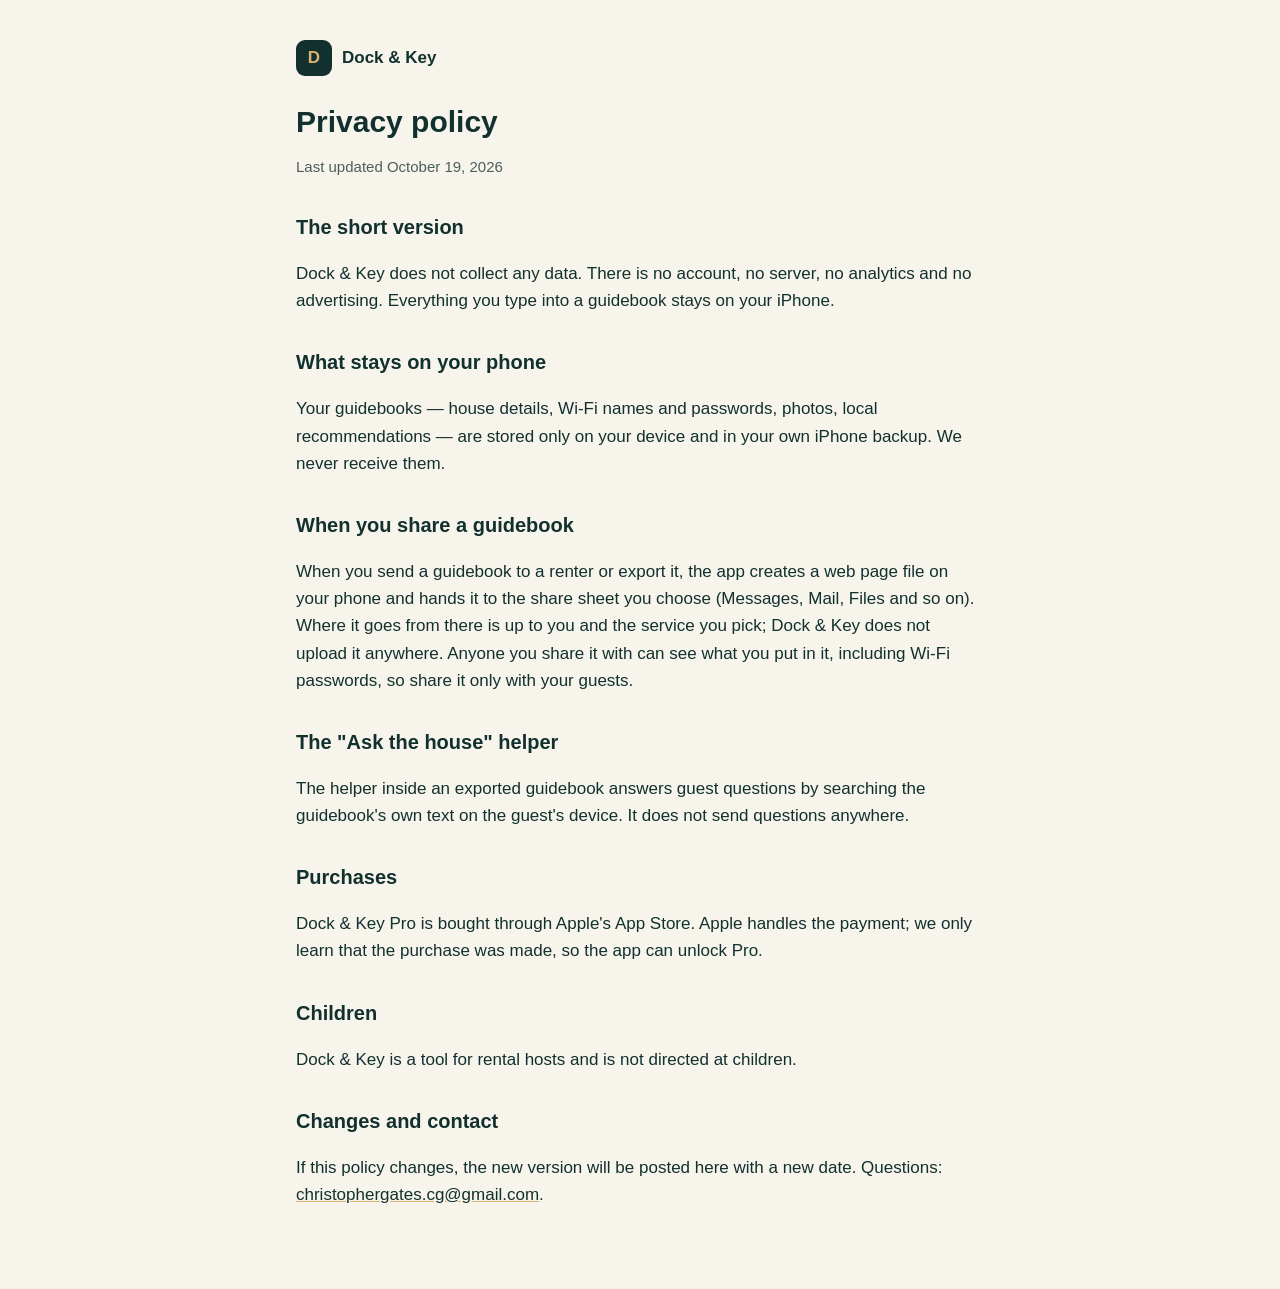
==== docs/privacy.html @ bfd466dc "Add website, privacy policy and support pages for the App Store listing Co-Authored-By: Claude Opus " ====
<!doctype html><html lang="en"><head><meta charset="utf-8"><meta name="viewport" content="width=device-width,initial-scale=1">
<title>Dock &amp; Key Privacy</title><link rel="stylesheet" href="style.css"></head><body><main>
<header><div class="mark">D</div><strong>Dock &amp; Key</strong></header>
<h1>Privacy policy</h1>
<p class="muted">Last updated October 19, 2026</p>
<h2>The short version</h2>
<p>Dock &amp; Key does not collect any data. There is no account, no server, no analytics and no advertising. Everything you type into a guidebook stays on your iPhone.</p>
<h2>What stays on your phone</h2>
<p>Your guidebooks — house details, Wi-Fi names and passwords, photos, local recommendations — are stored only on your device and in your own iPhone backup. We never receive them.</p>
<h2>When you share a guidebook</h2>
<p>When you send a guidebook to a renter or export it, the app creates a web page file on your phone and hands it to the share sheet you choose (Messages, Mail, Files and so on). Where it goes from there is up to you and the service you pick; Dock &amp; Key does not upload it anywhere. Anyone you share it with can see what you put in it, including Wi-Fi passwords, so share it only with your guests.</p>
<h2>The "Ask the house" helper</h2>
<p>The helper inside an exported guidebook answers guest questions by searching the guidebook's own text on the guest's device. It does not send questions anywhere.</p>
<h2>Purchases</h2>
<p>Dock &amp; Key Pro is bought through Apple's App Store. Apple handles the payment; we only learn that the purchase was made, so the app can unlock Pro.</p>
<h2>Children</h2>
<p>Dock &amp; Key is a tool for rental hosts and is not directed at children.</p>
<h2>Changes and contact</h2>
<p>If this policy changes, the new version will be posted here with a new date. Questions: <a href="mailto:christophergates.cg@gmail.com">christophergates.cg@gmail.com</a>.</p>
</main></body></html>
---- docs/style.css ----
:root{--ink:#12312E;--brass:#D9B26F;--ripple:#7FC4BC;--bg:#F7F4EC;--muted:#4b5f5c}
@media (prefers-color-scheme: dark){:root{--ink:#EAF2F0;--bg:#0E2321;--muted:#A9BDB9}}
*{box-sizing:border-box}body{margin:0;background:var(--bg);color:var(--ink);font:17px/1.6 -apple-system,BlinkMacSystemFont,"Segoe UI",Roboto,sans-serif}
main{max-width:720px;margin:0 auto;padding:40px 16px 64px}
header{display:flex;align-items:center;gap:10px;margin-bottom:28px}
.mark{width:36px;height:36px;border-radius:9px;background:#12312E;display:grid;place-items:center;color:#D9B26F;font-weight:800}
h1{font-size:30px;line-height:1.2;margin:0 0 6px}h2{font-size:20px;margin:32px 0 6px}
p,li{color:var(--ink)}.muted{color:var(--muted);font-size:15px}a{color:inherit;text-decoration-color:var(--brass)}
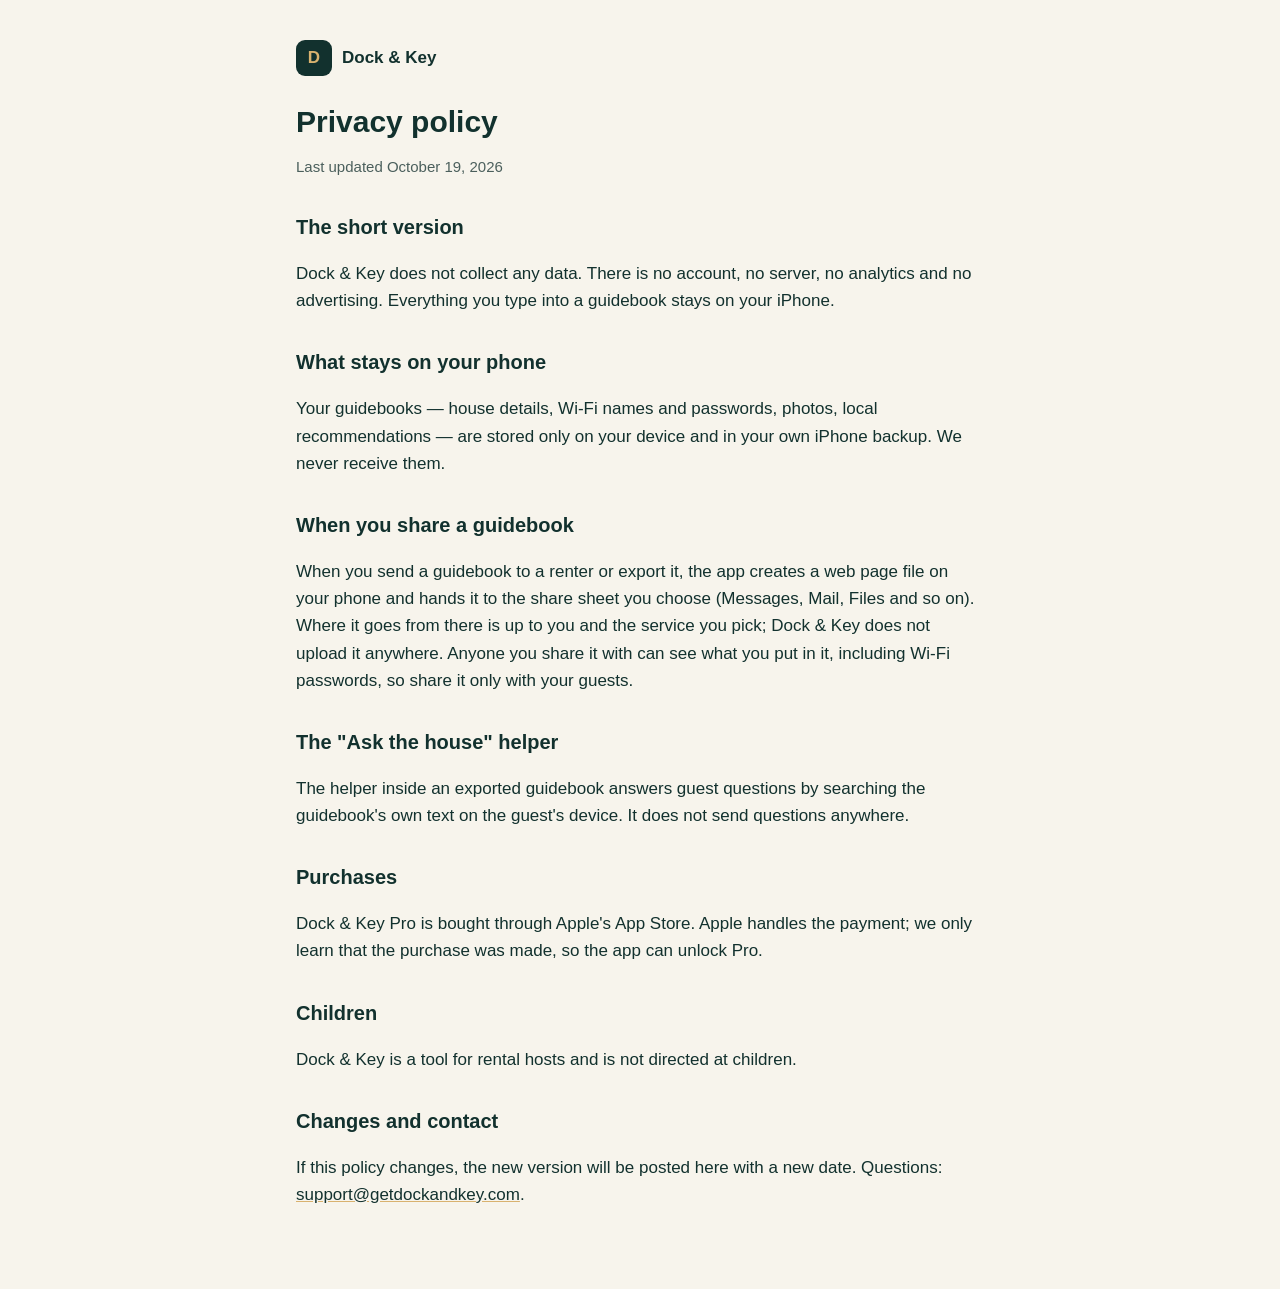
==== commit ab89a405: "Site: serve at getdockandkey.com, support@ address Co-Authored-By: Claude Opus 5.5 <noreply@anthropi" ====
--- a/docs/privacy.html
+++ b/docs/privacy.html
@@ -16,5 +16,5 @@
 <h2>Children</h2>
 <p>Dock &amp; Key is a tool for rental hosts and is not directed at children.</p>
 <h2>Changes and contact</h2>
-<p>If this policy changes, the new version will be posted here with a new date. Questions: <a href="mailto:christophergates.cg@gmail.com">christophergates.cg@gmail.com</a>.</p>
+<p>If this policy changes, the new version will be posted here with a new date. Questions: <a href="mailto:support@getdockandkey.com">support@getdockandkey.com</a>.</p>
 </main></body></html>
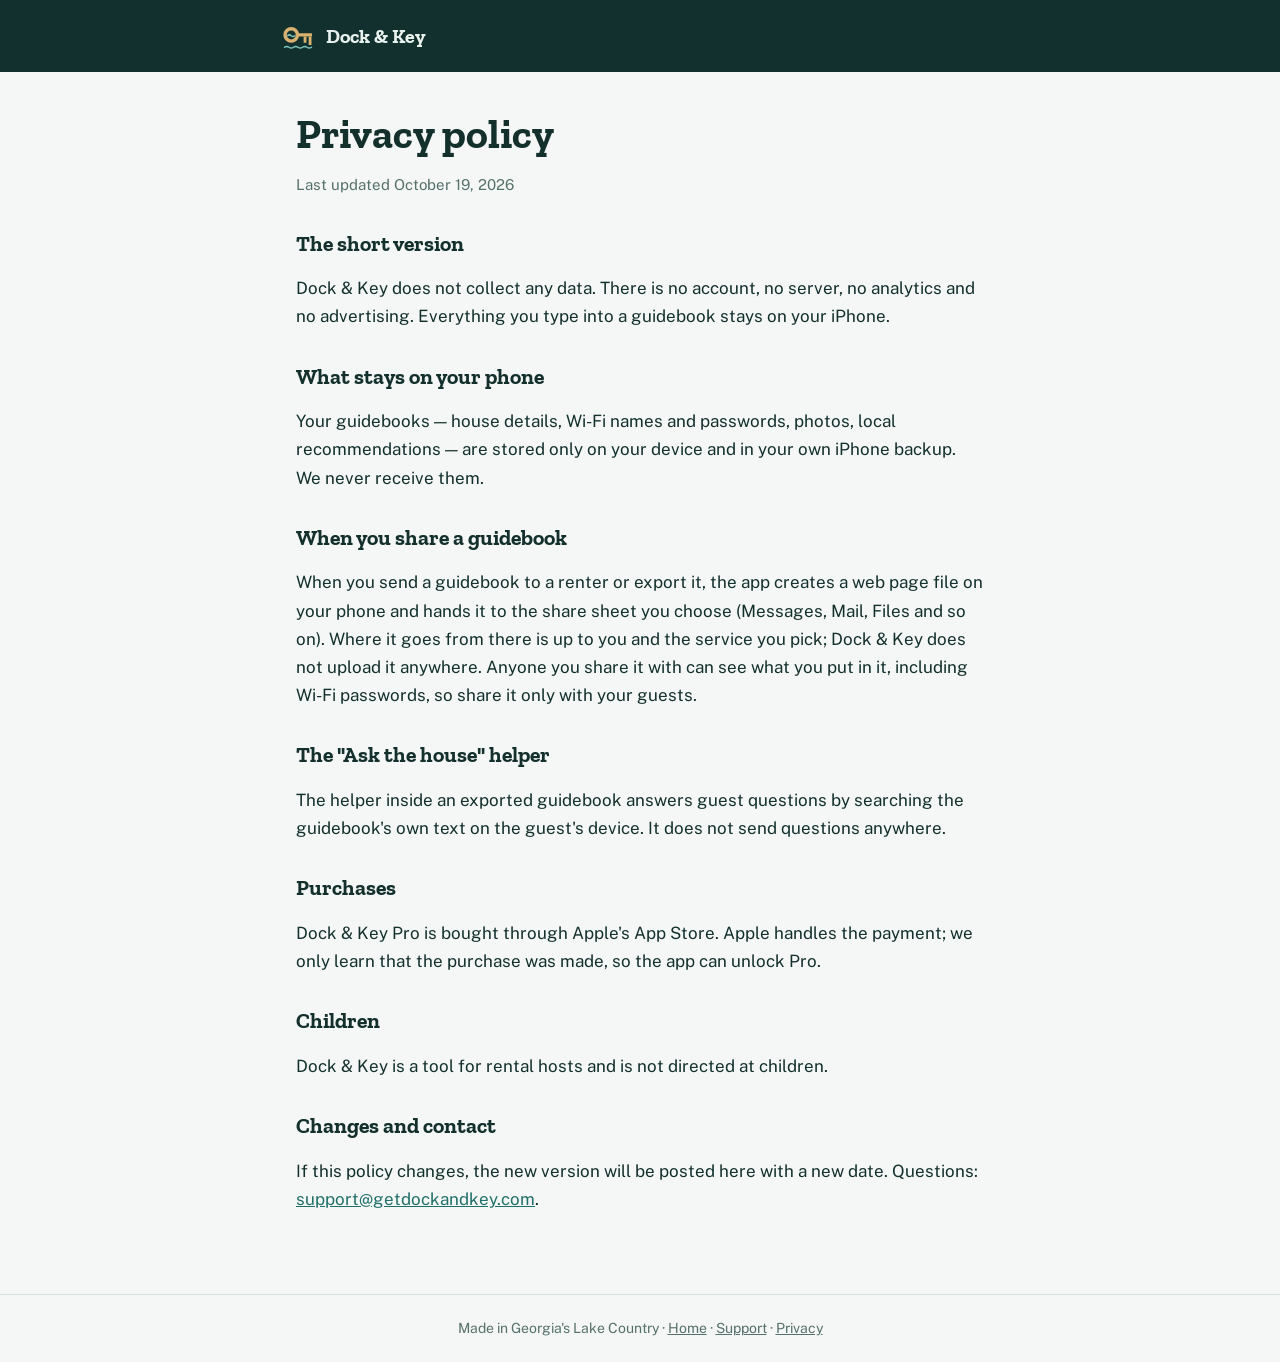
==== commit fd6e1f34: "Site: full redesign to match the brand (hero, how it works, pricing, FAQ); styled support/privacy pa" ====
--- a/docs/privacy.html
+++ b/docs/privacy.html
@@ -1,6 +1,5 @@
 <!doctype html><html lang="en"><head><meta charset="utf-8"><meta name="viewport" content="width=device-width,initial-scale=1">
-<title>Dock &amp; Key Privacy</title><link rel="stylesheet" href="style.css"></head><body><main>
-<header><div class="mark">D</div><strong>Dock &amp; Key</strong></header>
+<title>Dock &amp; Key Privacy</title><link rel="stylesheet" href="style.css"></head><body><header><a href="./"><svg viewBox="0 0 64 64" aria-hidden="true"><rect width="64" height="64" rx="14" fill="#12312E"/><circle cx="20" cy="30" r="11" fill="none" stroke="#D9B26F" stroke-width="6"/><path d="M13.5 31.5 q3.25 -3 6.5 0 t6.5 0" fill="none" stroke="#7FC4BC" stroke-width="2.6" stroke-linecap="round"/><rect x="30" y="27" width="27" height="6" rx="1.5" fill="#D9B26F"/><rect x="42" y="33" width="5" height="11" rx="1" fill="#D9B26F"/><rect x="51" y="33" width="5" height="15" rx="1" fill="#D9B26F"/><path d="M8 52 q4 -3 8 0 t8 0 t8 0 t8 0 t8 0 t8 0" fill="none" stroke="#7FC4BC" stroke-width="2.6" stroke-linecap="round"/></svg>Dock &amp; Key</a></header><main>
 <h1>Privacy policy</h1>
 <p class="muted">Last updated October 19, 2026</p>
 <h2>The short version</h2>
@@ -17,4 +16,4 @@
 <p>Dock &amp; Key is a tool for rental hosts and is not directed at children.</p>
 <h2>Changes and contact</h2>
 <p>If this policy changes, the new version will be posted here with a new date. Questions: <a href="mailto:support@getdockandkey.com">support@getdockandkey.com</a>.</p>
-</main></body></html>
+</main><footer>Made in Georgia's Lake Country · <a href="./">Home</a> · <a href="support.html">Support</a> · <a href="privacy.html">Privacy</a></footer></body></html>
--- a/docs/style.css
+++ b/docs/style.css
@@ -1,8 +1,17 @@
-:root{--ink:#12312E;--brass:#D9B26F;--ripple:#7FC4BC;--bg:#F7F4EC;--muted:#4b5f5c}
-@media (prefers-color-scheme: dark){:root{--ink:#EAF2F0;--bg:#0E2321;--muted:#A9BDB9}}
-*{box-sizing:border-box}body{margin:0;background:var(--bg);color:var(--ink);font:17px/1.6 -apple-system,BlinkMacSystemFont,"Segoe UI",Roboto,sans-serif}
+@import url("https://fonts.googleapis.com/css2?family=Zilla+Slab:wght@600;700&family=Public+Sans:wght@400;500;600;700&display=swap");
+:root{--deep:#12312E;--deep-ink:#E9F1EE;--deep-muted:#A9C2BC;--bg:#F4F7F5;--surface:#FFFFFF;--ink:#13302D;--muted:#56706B;--line:#D7E1DD;--lake:#1F6F6A;--brass:#D9B26F;
+  --display:"Zilla Slab",Georgia,serif;--body:"Public Sans",system-ui,-apple-system,sans-serif}
+@media (prefers-color-scheme:dark){:root{--deep:#0A1A18;--bg:#0F201E;--surface:#16302D;--ink:#E4EEEB;--muted:#9BB3AE;--line:#284541;--lake:#6FC1B8;color-scheme:dark}}
+*{box-sizing:border-box}
+body{margin:0;background:var(--bg);color:var(--ink);font:17px/1.65 var(--body)}
+header{background:var(--deep);padding:18px max(16px,env(safe-area-inset-left,0px))}
+header a{display:flex;align-items:center;gap:10px;max-width:720px;margin:0 auto;color:var(--deep-ink);text-decoration:none;font:700 1.25rem var(--display)}
+header svg{width:36px;height:36px}
 main{max-width:720px;margin:0 auto;padding:40px 16px 64px}
-header{display:flex;align-items:center;gap:10px;margin-bottom:28px}
-.mark{width:36px;height:36px;border-radius:9px;background:#12312E;display:grid;place-items:center;color:#D9B26F;font-weight:800}
-h1{font-size:30px;line-height:1.2;margin:0 0 6px}h2{font-size:20px;margin:32px 0 6px}
-p,li{color:var(--ink)}.muted{color:var(--muted);font-size:15px}a{color:inherit;text-decoration-color:var(--brass)}
+h1{font:700 clamp(2rem,5vw,2.6rem)/1.1 var(--display);margin:0 0 10px}
+h2{font:700 1.35rem/1.2 var(--display);margin:34px 0 8px}
+p,li{color:var(--ink)}
+.muted{color:var(--muted);font-size:15px}
+a{color:var(--lake)}
+footer{border-top:1px solid var(--line);color:var(--muted);font-size:14px;padding:22px 16px;text-align:center}
+footer a{color:var(--muted)}
